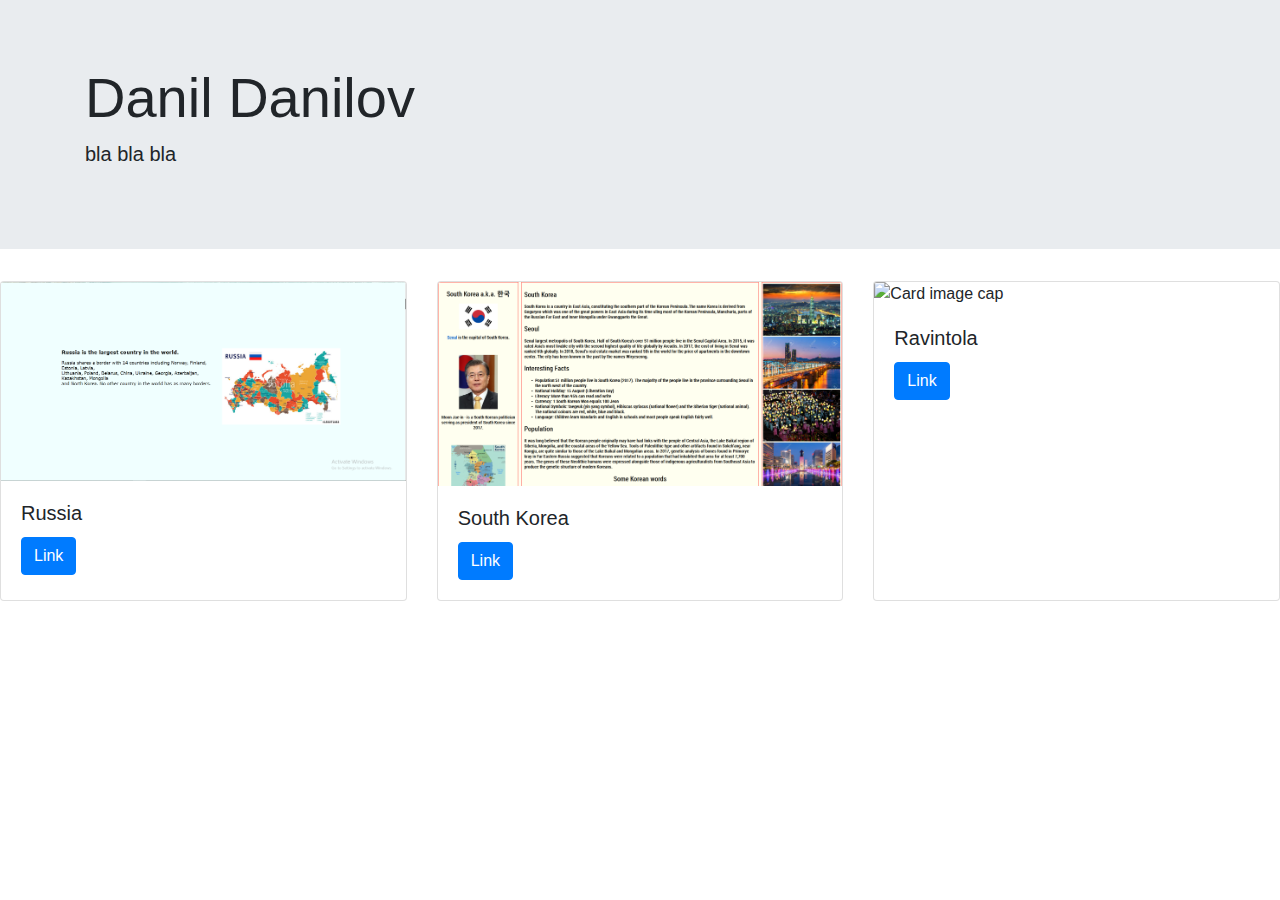
==== index.html @ 0185f71c "first commit" ====
<!doctype html>
<html lang="en">
  <head>
    <!-- Required meta tags -->
    <meta charset="utf-8">
    <meta name="viewport" content="width=device-width, initial-scale=1, shrink-to-fit=no">

    <!-- Bootstrap CSS -->
    <link rel="stylesheet" href="https://stackpath.bootstrapcdn.com/bootstrap/4.3.1/css/bootstrap.min.css" integrity="sha384-ggOyR0iXCbMQv3Xipma34MD+dH/1fQ784/j6cY/iJTQUOhcWr7x9JvoRxT2MZw1T" crossorigin="anonymous">

    <title>Danil Danilov</title>
  </head>
  <body>

      <div class="jumbotron jumbotron-fluid">
          <div class="container">
            <h1 class="display-4">Danil Danilov</h1>
            <p class="lead">bla bla bla</p>
          </div>
        </div>
        <div class="card-deck">
            <div class="card">
              <img class="card-img-top" src="img/Russia.png" alt="Card image cap">
              <div class="card-body">
                <h5 class="card-title">Russia</h5>
                <a class="btn btn-primary" href="country/Russia/Russia.html" role="button">Link</a>
              </div>  
            </div>
            <div class="card">
              <img class="card-img-top" src="img/Korea.png" alt="Card image cap">
              <div class="card-body">
                <h5 class="card-title">South Korea</h5>
                <a class="btn btn-primary" href="country/South Korea/Korea.html" role="button">Link</a>
              </div>
            </div>
            <div class="card">
              <img class="card-img-top" src="img/restoran.png" alt="Card image cap">
              <div class="card-body">
                <h5 class="card-title">Ravintola</h5>
                <a class="btn btn-primary" href="ravintola/ravintola.html" role="button">Link</a>
              </div>
            </div>
          </div>


    <!-- jQuery first, then Popper.js, then Bootstrap JS -->
    <script src="https://code.jquery.com/jquery-3.3.1.slim.min.js" integrity="sha384-q8i/X+965DzO0rT7abK41JStQIAqVgRVzpbzo5smXKp4YfRvH+8abtTE1Pi6jizo" crossorigin="anonymous"></script>
    <script src="https://cdnjs.cloudflare.com/ajax/libs/popper.js/1.14.7/umd/popper.min.js" integrity="sha384-UO2eT0CpHqdSJQ6hJty5KVphtPhzWj9WO1clHTMGa3JDZwrnQq4sF86dIHNDz0W1" crossorigin="anonymous"></script>
    <script src="https://stackpath.bootstrapcdn.com/bootstrap/4.3.1/js/bootstrap.min.js" integrity="sha384-JjSmVgyd0p3pXB1rRibZUAYoIIy6OrQ6VrjIEaFf/nJGzIxFDsf4x0xIM+B07jRM" crossorigin="anonymous"></script>
  </body>
</html>
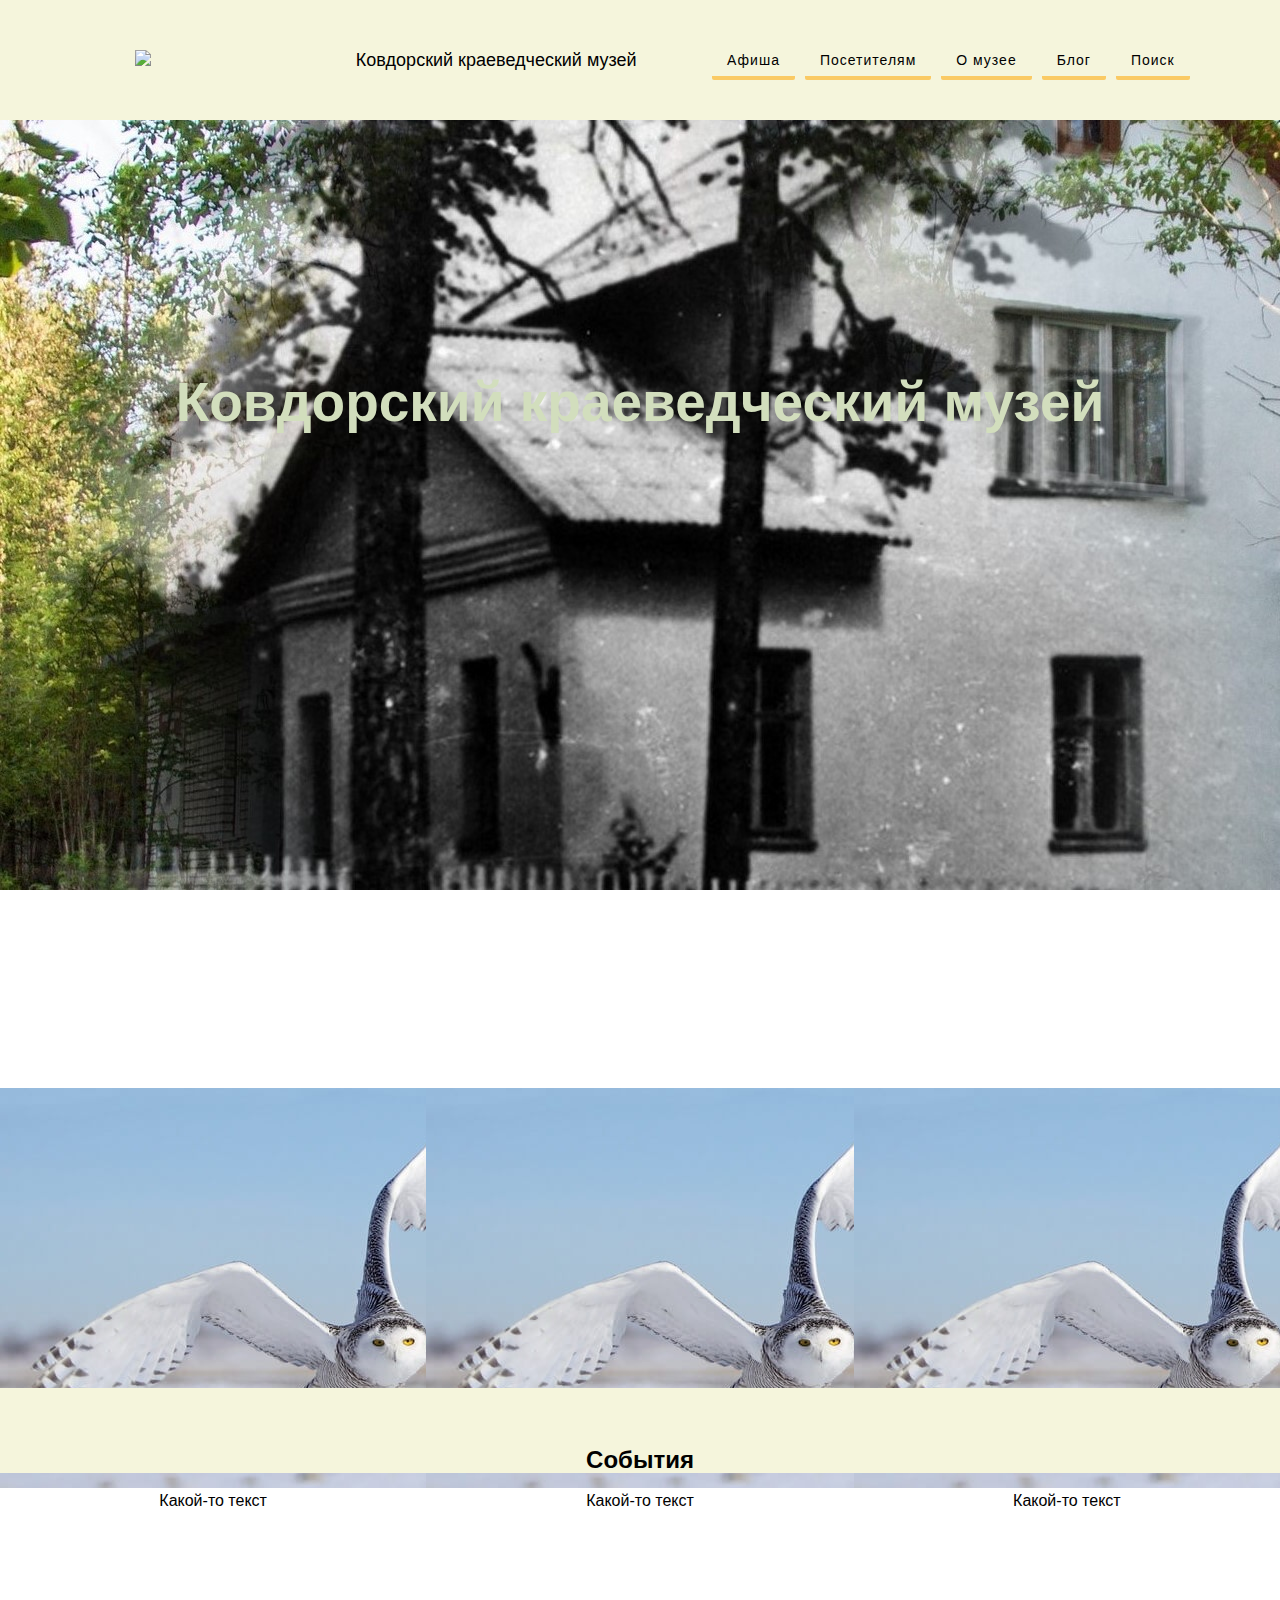
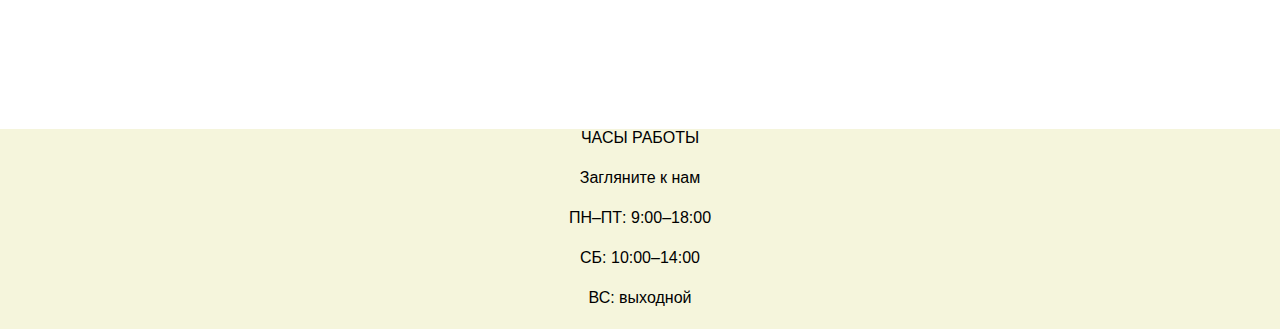
==== commit 245a9dc3: "Add files via upload" ====
--- a/index.html
+++ b/index.html
@@ -1,51 +1,111 @@
-<!doctype html>
-<html lang="en">
-  <head>
-    <!-- Required meta tags -->
-    <meta charset="utf-8">
-    <meta name="viewport" content="width=device-width, initial-scale=1, shrink-to-fit=no">
-
-    <!-- Bootstrap CSS -->
-    <link rel="stylesheet" href="https://stackpath.bootstrapcdn.com/bootstrap/4.3.1/css/bootstrap.min.css" integrity="sha384-ggOyR0iXCbMQv3Xipma34MD+dH/1fQ784/j6cY/iJTQUOhcWr7x9JvoRxT2MZw1T" crossorigin="anonymous">
-
-    <title>Danil Danilov</title>
-  </head>
-  <body>
-
-      <div class="jumbotron jumbotron-fluid">
-          <div class="container">
-            <h1 class="display-4">Danil Danilov</h1>
-            <p class="lead">bla bla bla</p>
-          </div>
-        </div>
-        <div class="card-deck">
-            <div class="card">
-              <img class="card-img-top" src="img/Russia.png" alt="Card image cap">
-              <div class="card-body">
-                <h5 class="card-title">Russia</h5>
-                <a class="btn btn-primary" href="country/Russia/Russia.html" role="button">Link</a>
-              </div>  
-            </div>
-            <div class="card">
-              <img class="card-img-top" src="img/Korea.png" alt="Card image cap">
-              <div class="card-body">
-                <h5 class="card-title">South Korea</h5>
-                <a class="btn btn-primary" href="country/South Korea/Korea.html" role="button">Link</a>
-              </div>
-            </div>
-            <div class="card">
-              <img class="card-img-top" src="img/restoran.png" alt="Card image cap">
-              <div class="card-body">
-                <h5 class="card-title">Ravintola</h5>
-                <a class="btn btn-primary" href="ravintola/ravintola.html" role="button">Link</a>
-              </div>
-            </div>
-          </div>
-
-
-    <!-- jQuery first, then Popper.js, then Bootstrap JS -->
-    <script src="https://code.jquery.com/jquery-3.3.1.slim.min.js" integrity="sha384-q8i/X+965DzO0rT7abK41JStQIAqVgRVzpbzo5smXKp4YfRvH+8abtTE1Pi6jizo" crossorigin="anonymous"></script>
-    <script src="https://cdnjs.cloudflare.com/ajax/libs/popper.js/1.14.7/umd/popper.min.js" integrity="sha384-UO2eT0CpHqdSJQ6hJty5KVphtPhzWj9WO1clHTMGa3JDZwrnQq4sF86dIHNDz0W1" crossorigin="anonymous"></script>
-    <script src="https://stackpath.bootstrapcdn.com/bootstrap/4.3.1/js/bootstrap.min.js" integrity="sha384-JjSmVgyd0p3pXB1rRibZUAYoIIy6OrQ6VrjIEaFf/nJGzIxFDsf4x0xIM+B07jRM" crossorigin="anonymous"></script>
-  </body>
+<!DOCTYPE html>
+<html lang="en">
+
+<head>
+    <meta charset="utf-8">
+    <title>Musei</title>
+    <link rel="stylesheet" href="CSS/style.css">
+    <link rel="stylesheet" href="CSS/cards.css">
+    <link href="https://fonts.googleapis.com/css?family=Montserrat:400,700" rel="stylesheet">
+
+
+    <script src="https://kit.fontawesome.com/a076d05399.js"></script>
+    <meta name="viewport" content="width=device-width, initial-scale=1.0">
+</head>
+
+<body>
+    <div id="conteiner">
+
+        <header class="header">
+            <nav>
+                <div class="logo">
+                    <img src="img/logo1.png" width="70%">
+                </div>
+                <div class="musei">
+                    <p>Ковдорский краеведческий музей</p>
+                </div>
+
+                <ul>
+                    <li><a href="#">Афиша</a></li>
+                    <li><a href="#">Посетителям</a></li>
+                    <li><a href="#">О музее</a></li>
+                    <li><a href="#">Блог</a></li>
+                    <li><a href="#">Поиск</a></li>
+                </ul>
+            </nav>
+        </header>
+
+        <div class="name">
+            <h1>Ковдорский краеведческий музей</h1>
+        </div>
+        <div class="content">
+            <div class="cards">
+                <div class="card-1">
+                    <div class="img-cards">
+                        <img src="img/Wq2uLEmBAfc.jpg" alt="" class="img1">
+                    </div>
+                    <p>Какой-то текст</p>
+
+                </div>
+                <div class="card-2">
+                    <div class="img-cards">
+                        <img src="img/Wq2uLEmBAfc.jpg" alt="" class="img2">
+                    </div>
+                    <p>Какой-то текст</p>
+
+                </div>
+                <div class="card-3">
+                    <div class="img-cards">
+                        <img src="img/Wq2uLEmBAfc.jpg" alt="" class="img3">
+                    </div>
+                    <p>Какой-то текст</p>
+
+                </div>
+            </div>
+            <div class="main">
+                <div class="maincontent">
+
+                    <div class="info">
+                        <h2>События</h2>
+
+
+
+
+
+                    </div>
+
+                </div>
+
+
+
+
+            </div>
+
+        </div>
+
+        <div class="time">
+            <p>ЧАСЫ РАБОТЫ</p>
+            <p>Загляните к нам</p>
+            <p>ПН–ПТ: 9:00–18:00</p>
+            <p>СБ: 10:00–14:00</p>
+            <p> ВС: выходной</p>
+
+
+        </div>
+
+
+
+
+
+
+
+
+
+
+    </div>
+
+    </div>
+    </div>
+</body>
+
 </html>--- a/CSS/style.css
+++ b/CSS/style.css
@@ -0,0 +1,243 @@
+.name {
+  grid-area: name;
+}
+.card-1 {
+  grid-area: card-1;
+}
+.card-2 {
+  grid-area: card-2;
+}
+.card-3 {
+  grid-area: card-3;
+}
+
+@import url("https://fonts.googleapis.com/css?family=Poppins:400,500,600,700&display=swap");
+* {
+  margin: 0;
+  padding: 0;
+  box-sizing: border-box;
+  font-family: "Poppins", sans-serif;
+}
+
+body {
+  background-image: url("../img/musei.jpg");
+  background-repeat: no-repeat;
+  background-attachment: fixed;
+  flex-direction: column;
+}
+
+#conteiner {
+  width: 100%;
+}
+
+.musei {
+  font-size: 18px;
+}
+
+nav {
+  display: flex;
+  height: 120px;
+  width: 100%;
+  background: beige;
+  align-items: center;
+  justify-content: space-around;
+  padding: 0 50px 0 100px;
+  flex-wrap: wrap;
+}
+nav .logo {
+  padding: 0px;
+  margin: 0px;
+  width: 150px;
+}
+nav ul {
+  display: flex;
+  flex-wrap: wrap;
+  list-style: none;
+}
+nav ul li {
+  margin: 0 5px;
+}
+nav ul li a {
+  color: black;
+  text-decoration: none;
+  font-size: 14px;
+  font-weight: 500;
+  padding: 8px 15px;
+  border-bottom: 4px solid #faca64;
+  border-radius: 2px;
+  letter-spacing: 1px;
+  transition: all 0.3s ease;
+}
+nav ul li a.active,
+nav ul li a:hover {
+  color: #111;
+  background: #faca64;
+}
+nav .menu-btn i {
+  color: #faca64;
+  font-size: 22px;
+  cursor: pointer;
+  display: none;
+}
+input[type="checkbox"] {
+  display: none;
+}
+
+.content {
+  display: flex;
+  flex-direction: column;
+  margin-top: 550px;
+  position: relative;
+  min-width: 100%;
+  min-height: 100%;
+  position: relative;
+  justify-content: center;
+  box-sizing: content-box;
+  height: 400px;
+  max-width: 900px;
+}
+
+.name {
+  padding-top: 75px;
+}
+
+h1 {
+  text-align: center;
+  font-size: 55px;
+  margin-top: 175px;
+  color: #d2debd;
+}
+
+.cards {
+  padding-top: 15%;
+  display: flex;
+  height: 120px;
+  justify-content: space-around;
+  flex-wrap: wrap;
+  text-align: center;
+}
+
+.img-cards {
+  text-align: center;
+}
+.card-1 {
+  background-color: rgb(18, 101, 174);
+  width: 33.3%;
+  height: 300px;
+  text-align: center;
+}
+
+.card-1 p {
+  text-align: center;
+}
+
+.card-2 {
+  background-color: beige;
+  width: 33.4%;
+  height: 300px;
+}
+
+.card-2 p {
+  text-align: center;
+}
+
+.card-3 {
+  background-color: beige;
+  width: 33.3%;
+  height: 300px;
+}
+
+.card-3 p {
+  text-align: center;
+}
+
+.main {
+  display: flex;
+  flex-direction: column;
+}
+
+.info {
+  display: flex;
+  align-items: center;
+  justify-content: space-around;
+  padding-top: 60px;
+  height: 85px;
+  background-color: beige;
+}
+
+h2 {
+}
+
+.maincontent {
+  display: flex;
+  flex-direction: column;
+  position: relative;
+  text-align: center;
+  padding-top: 300px;
+}
+
+.time {
+  display: flex;
+  flex-direction: column;
+  position: relative;
+  text-align: center;
+
+  padding-top: 345px;
+}
+
+.time p {
+  height: 40px;
+  background-color: beige;
+}
+
+@media (max-width: 1000px) {
+  nav {
+    padding: 0 40px 0 50px;
+  }
+}
+
+@media (max-width: 920px) {
+  nav .logo {
+    display: none;
+  }
+  nav .menu-btn i {
+    display: block;
+  }
+  #click:checked ~ .menu-btn i:before {
+    content: "\f00d";
+  }
+
+  nav ul {
+    position: fixed;
+    top: 80px;
+    left: -100%;
+    background: #f0b881a7;
+    height: 100vh;
+    width: 100%;
+    text-align: center;
+    display: block;
+    transition: all 0.3s ease;
+  }
+  #click:checked ~ ul {
+    left: 0;
+  }
+  nav ul li {
+    width: 100%;
+    margin: 40px 0;
+  }
+  nav ul li a {
+    width: 100%;
+    margin-left: -100%;
+    display: block;
+    font-size: 20px;
+    transition: 0.6s cubic-bezier(0.68, -0.55, 0.265, 1.55);
+  }
+  #click:checked ~ ul li a {
+    margin-left: 0px;
+  }
+  nav ul li a.active,
+  nav ul li a:hover {
+    background: none;
+    color: azure;
+  }
+}
--- a/CSS/cards.css
+++ b/CSS/cards.css
@@ -0,0 +1,124 @@
+:root {
+  --background-dark: #2d3548;
+  --text-light: rgba(255, 255, 255, 0.6);
+  --text-lighter: rgba(255, 255, 255, 0.9);
+  --spacing-s: 8px;
+  --spacing-m: 16px;
+  --spacing-l: 24px;
+  --spacing-xl: 32px;
+  --spacing-xxl: 64px;
+  --width-container: 1200px;
+}
+
+.hero-section {
+  align-items: flex-start;
+  background-color: beige;
+  display: flex;
+  min-height: 100%;
+  justify-content: center;
+  padding: var(--spacing-xxl) var(--spacing-l);
+}
+
+.card-grid {
+  display: grid;
+  grid-template-columns: repeat(1, 1fr);
+  grid-column-gap: var(--spacing-l);
+  grid-row-gap: var(--spacing-l);
+  max-width: var(--width-container);
+  width: 100%;
+}
+
+@media (min-width: 540px) {
+  .card-grid {
+    grid-template-columns: repeat(2, 1fr);
+  }
+}
+
+@media (min-width: 960px) {
+  .card-grid {
+    grid-template-columns: repeat(4, 1fr);
+  }
+}
+
+.card {
+  list-style: none;
+  position: relative;
+}
+
+.card:before {
+  content: "";
+  display: block;
+  padding-bottom: 150%;
+  width: 100%;
+}
+
+.card__background {
+  background-size: cover;
+  background-position: center;
+  border-radius: var(--spacing-l);
+  bottom: 0;
+  filter: brightness(0.75) saturate(1.2) contrast(0.85);
+  left: 0;
+  position: absolute;
+  right: 0;
+  top: 0;
+  transform-origin: center;
+  trsnsform: scale(1) translateZ(0);
+  transition: filter 200ms linear, transform 200ms linear;
+}
+
+.card:hover .card__background {
+  transform: scale(1.05) translateZ(0);
+}
+
+.card-grid:hover > .card:not(:hover) .card__background {
+  filter: brightness(0.5) saturate(0) contrast(1.2) blur(20px);
+}
+
+.card__content {
+  left: 0;
+  padding: var(--spacing-l);
+  position: absolute;
+  top: 0;
+}
+
+.card__category {
+  color: var(--text-light);
+  font-size: 0.9rem;
+  margin-bottom: var(--spacing-s);
+  text-transform: uppercase;
+}
+
+.card__heading {
+  color: var(--text-lighter);
+  font-size: 1.9rem;
+  text-shadow: 2px 2px 20px rgba(0, 0, 0, 0.2);
+  line-height: 1.4;
+  word-spacing: 100vw;
+}
+
+@keyframes top {
+  0% {
+    opacity: 0;
+    bottom: -80px;
+  }
+  100% {
+    opacity: 1;
+    bottom: 0px;
+  }
+}
+
+@keyframes icon {
+  0% {
+    opacity: 0;
+    transform: scale(0);
+  }
+  50% {
+    opacity: 1;
+    transform: scale(1.3) rotate(-02deg);
+  }
+  100% {
+    opacity: 1;
+    bottom: 0px;
+  }
+}
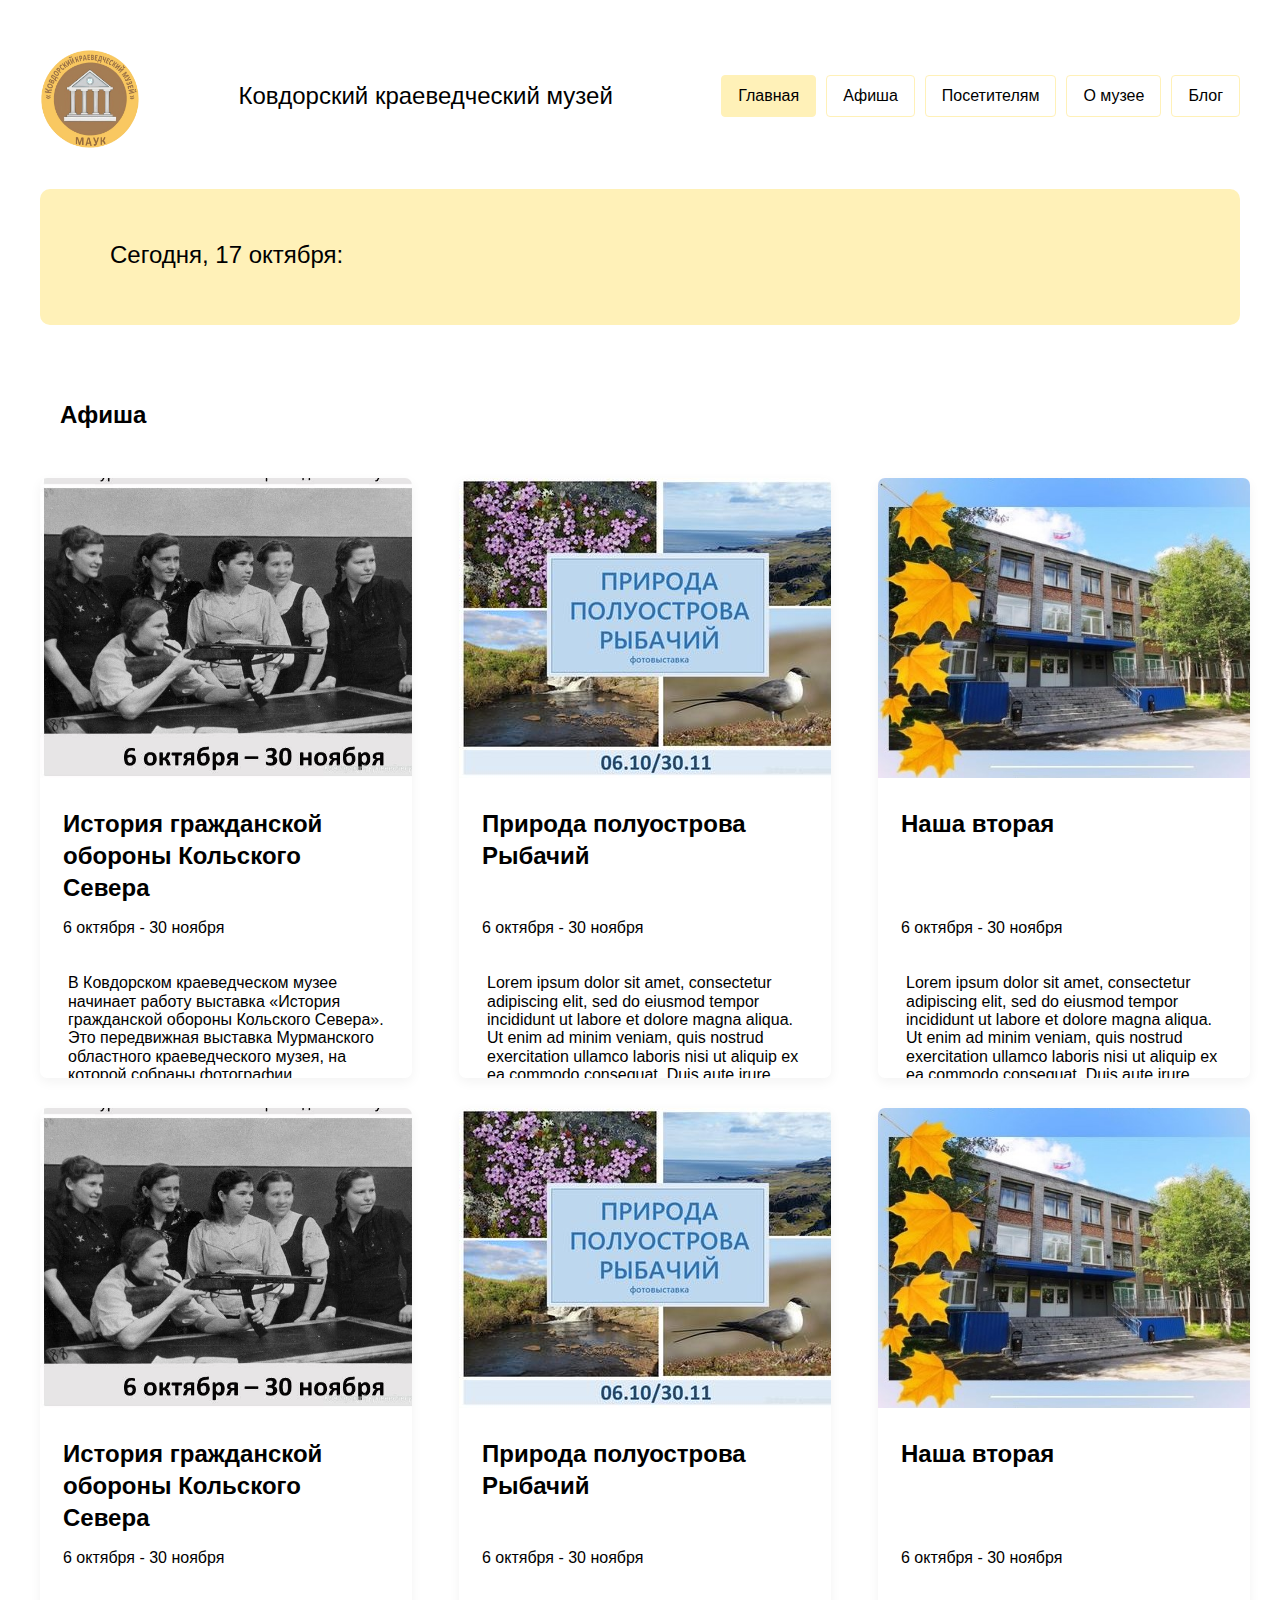
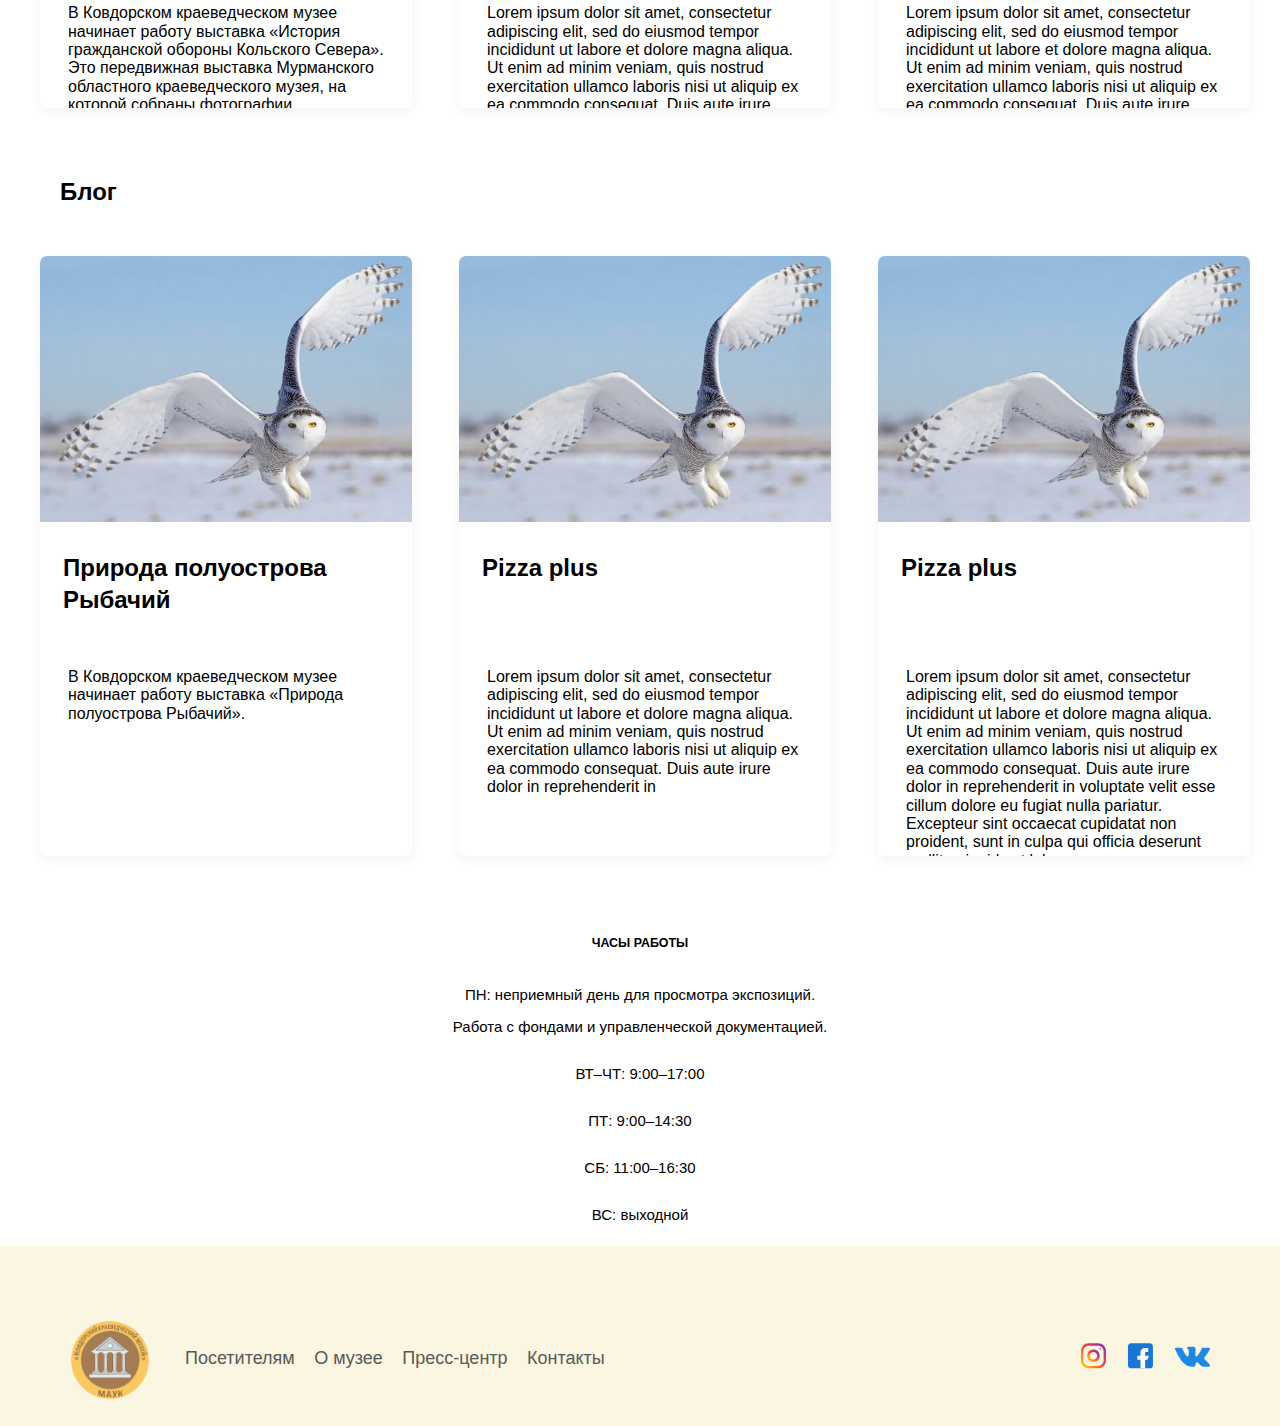
==== commit a3b0b610: "Add files via upload" ====
--- a/index.html
+++ b/index.html
@@ -1,111 +1,315 @@
 <!DOCTYPE html>
 <html lang="en">
-
-<head>
-    <meta charset="utf-8">
-    <title>Musei</title>
-    <link rel="stylesheet" href="CSS/style.css">
-    <link rel="stylesheet" href="CSS/cards.css">
-    <link href="https://fonts.googleapis.com/css?family=Montserrat:400,700" rel="stylesheet">
-
-
-    <script src="https://kit.fontawesome.com/a076d05399.js"></script>
-    <meta name="viewport" content="width=device-width, initial-scale=1.0">
-</head>
-
-<body>
-    <div id="conteiner">
-
-        <header class="header">
-            <nav>
-                <div class="logo">
-                    <img src="img/logo1.png" width="70%">
-                </div>
-                <div class="musei">
-                    <p>Ковдорский краеведческий музей</p>
-                </div>
-
-                <ul>
-                    <li><a href="#">Афиша</a></li>
-                    <li><a href="#">Посетителям</a></li>
-                    <li><a href="#">О музее</a></li>
-                    <li><a href="#">Блог</a></li>
-                    <li><a href="#">Поиск</a></li>
-                </ul>
-            </nav>
-        </header>
-
-        <div class="name">
-            <h1>Ковдорский краеведческий музей</h1>
+  <head>
+    <meta charset="UTF-8" />
+    <meta name="viewport" content="width=device-width, initial-scale=1.0" />
+    <title>Ковдорский краеведческий музей</title>
+    <link rel="stylesheet" href="CSS/style.css" />
+    <link rel="stylesheet" href="CSS\normalize.css" />
+    <link rel="stylesheet" href="CSS\slides.css" />
+  </head>
+  <body>
+    <div class="container">
+      <header class="header">
+        <img src="img/logo.png" alt="Logo" class="logo" />
+        <h2 class="header-text">Ковдорский краеведческий музей</h2>
+        <div class="buttons">
+          <button class="button button-primary">
+            <span class="button-text">Главная</span>
+          </button>
+          <button class="button">
+            <span class="button-text">Афиша</span>
+          </button>
+          <button class="button">
+            <span class="button-text">Посетителям</span>
+          </button>
+          <button class="button">
+            <span class="button-text">О музее</span>
+          </button>
+          <button class="button">
+            <span class="button-text">Блог</span>
+          </button>
         </div>
-        <div class="content">
-            <div class="cards">
-                <div class="card-1">
-                    <div class="img-cards">
-                        <img src="img/Wq2uLEmBAfc.jpg" alt="" class="img1">
-                    </div>
-                    <p>Какой-то текст</p>
-
-                </div>
-                <div class="card-2">
-                    <div class="img-cards">
-                        <img src="img/Wq2uLEmBAfc.jpg" alt="" class="img2">
-                    </div>
-                    <p>Какой-то текст</p>
-
-                </div>
-                <div class="card-3">
-                    <div class="img-cards">
-                        <img src="img/Wq2uLEmBAfc.jpg" alt="" class="img3">
-                    </div>
-                    <p>Какой-то текст</p>
-
-                </div>
-            </div>
-            <div class="main">
-                <div class="maincontent">
-
-                    <div class="info">
-                        <h2>События</h2>
-
-
-
-
-
-                    </div>
-
-                </div>
-
-
-
-
-            </div>
-
+      </header>
+
+      <section class="promo">
+        <ul id="slides">
+          <li class="slide showing"><h1 class="promo-title">Сегодня, 17 октября:</h1></li>
+          <li class="slide"><h1 class="promo-title">Завтра, 18 октября:</h1></li>
+          <li class="slide"><h1 class="promo-title">Послезавтра, 19 октября:</h1></li>
+          <li class="slide"><h1 class="promo-title">Вчера, 16 октября:</h1></li>
+          <li class="slide"><h1 class="promo-title">В этом месяце:</h1></li>
+        </ul>
+
+      </section>
+
+      <div class="exhibition">
+        <section class="exhibition">
+          <h2 class="afisha">Афиша</h2>
+          <div class="cards">
+            <div class="card">
+              <img
+                src="img/img1.jpg"
+                alt="image"
+                class="card-img"
+                width="400px"
+                height="300px"
+              />
+              <div class="card-text">
+                <div class="card-heading">
+                  <h3 class="card-title">
+                    История гражданской обороны Кольского Севера
+                  </h3>
+                </div>
+                <div class="date">
+                  <p>6 октября - 30 ноября</p>
+                </div>
+                <div class="card-info">
+                  <p>
+                    В Ковдорском краеведческом музее начинает работу выставка
+                    «История гражданской обороны Кольского Севера». Это
+                    передвижная выставка Мурманского областного краеведческого
+                    музея, на которой собраны фотографии, отображающие хронику
+                    истории становления и развития гражданской обороны в
+                    Мурманской области.
+                  </p>
+                </div>
+              </div>
+            </div>
+            <div class="card">
+              <img
+                src="img/img2.jpg"
+                alt="image"
+                class="card-img"
+                width="400px"
+                height="300px"
+              />
+              <div class="card-text">
+                <div class="card-heading">
+                  <h3 class="card-title">Природа полуострова Рыбачий</h3>
+                </div>
+                <div class="date">
+                  <p>6 октября - 30 ноября</p>
+                </div>
+                <div class="card-info">
+                  <p>
+                    Lorem ipsum dolor sit amet, consectetur adipiscing elit, sed
+                    do eiusmod tempor incididunt ut labore et dolore magna
+                    aliqua. Ut enim ad minim veniam, quis nostrud exercitation
+                    ullamco laboris nisi ut aliquip ex ea commodo consequat.
+                    Duis aute irure dolor in reprehenderit in
+                  </p>
+                </div>
+              </div>
+            </div>
+            <div class="card">
+              <img
+                src="img/img3.jpg"
+                alt="image"
+                class="card-img"
+                width="400px"
+                height="300px"
+                ;
+              />
+              <div class="card-text">
+                <div class="card-heading">
+                  <h3 class="card-title">Наша вторая</h3>
+                </div>
+                <div class="date">
+                  <p>6 октября - 30 ноября</p>
+                </div>
+                <div class="card-info">
+                  <p>
+                    Lorem ipsum dolor sit amet, consectetur adipiscing elit, sed
+                    do eiusmod tempor incididunt ut labore et dolore magna
+                    aliqua. Ut enim ad minim veniam, quis nostrud exercitation
+                    ullamco laboris nisi ut aliquip ex ea commodo consequat.
+                    Duis aute irure dolor in reprehenderit in voluptate velit
+                    esse cillum dolore eu fugiat nulla pariatur. Excepteur sint
+                    occaecat cupidatat non proident, sunt in culpa qui officia
+                    deserunt mollit anim id est laborum
+                  </p>
+                </div>
+              </div>
+            </div>
+            <div class="card">
+              <img src="img/img1.jpg" alt="image" class="card-img" width="400px" height="300px" />
+              <div class="card-text">
+                <div class="card-heading">
+                  <h3 class="card-title">
+                    История гражданской обороны Кольского Севера
+                  </h3>
+                </div>
+                <div class="date">
+                  <p>6 октября - 30 ноября</p>
+                </div>
+                <div class="card-info">
+                  <p>
+                    В Ковдорском краеведческом музее начинает работу выставка
+                    «История гражданской обороны Кольского Севера». Это
+                    передвижная выставка Мурманского областного краеведческого
+                    музея, на которой собраны фотографии, отображающие хронику
+                    истории становления и развития гражданской обороны в
+                    Мурманской области.
+                  </p>
+                </div>
+              </div>
+            </div>
+            <div class="card">
+              <img src="img/img2.jpg" alt="image" class="card-img" width="400px" height="300px" />
+              <div class="card-text">
+                <div class="card-heading">
+                  <h3 class="card-title">Природа полуострова Рыбачий</h3>
+                </div>
+                <div class="date">
+                  <p>6 октября - 30 ноября</p>
+                </div>
+                <div class="card-info">
+                  <p>
+                    Lorem ipsum dolor sit amet, consectetur adipiscing elit, sed
+                    do eiusmod tempor incididunt ut labore et dolore magna
+                    aliqua. Ut enim ad minim veniam, quis nostrud exercitation
+                    ullamco laboris nisi ut aliquip ex ea commodo consequat.
+                    Duis aute irure dolor in reprehenderit in
+                  </p>
+                </div>
+              </div>
+            </div>
+            <div class="card">
+              <img src="img/img3.jpg" alt="image" class="card-img" width="400px" height="300px" ; />
+              <div class="card-text">
+                <div class="card-heading">
+                  <h3 class="card-title">Наша вторая</h3>
+                </div>
+                <div class="date">
+                  <p>6 октября - 30 ноября</p>
+                </div>
+                <div class="card-info">
+                  <p>
+                    Lorem ipsum dolor sit amet, consectetur adipiscing elit, sed
+                    do eiusmod tempor incididunt ut labore et dolore magna
+                    aliqua. Ut enim ad minim veniam, quis nostrud exercitation
+                    ullamco laboris nisi ut aliquip ex ea commodo consequat.
+                    Duis aute irure dolor in reprehenderit in voluptate velit
+                    esse cillum dolore eu fugiat nulla pariatur. Excepteur sint
+                    occaecat cupidatat non proident, sunt in culpa qui officia
+                    deserunt mollit anim id est laborum
+                  </p>
+                </div>
+              </div>
+            </div>
+          </div>
+        </section>
+      </div>
+
+      <section class="blog">
+        <h2 class="blogh2">Блог</h2>
+        <div class="cards">
+          <div class="card">
+            <img
+              src="img/sova.jpg"
+              alt="image"
+              class="card-img"
+              width="400px"
+            />
+            <div class="card-text">
+              <div class="card-heading">
+                <h3 class="card-title">Природа полуострова Рыбачий</h3>
+              </div>
+              <div class="card-info">
+                <p>
+                  В Ковдорском краеведческом музее начинает работу выставка
+                  «Природа полуострова Рыбачий».
+                </p>
+              </div>
+            </div>
+          </div>
+          <div class="card">
+            <img
+              src="img/sova.jpg"
+              alt="image"
+              class="card-img"
+              width="400px"
+            />
+            <div class="card-text">
+              <div class="card-heading">
+                <h3 class="card-title">Pizza plus</h3>
+              </div>
+              <div class="card-info">
+                <p>
+                  Lorem ipsum dolor sit amet, consectetur adipiscing elit, sed
+                  do eiusmod tempor incididunt ut labore et dolore magna aliqua.
+                  Ut enim ad minim veniam, quis nostrud exercitation ullamco
+                  laboris nisi ut aliquip ex ea commodo consequat. Duis aute
+                  irure dolor in reprehenderit in
+                </p>
+              </div>
+            </div>
+          </div>
+          <div class="card">
+            <img
+              src="img/sova.jpg"
+              alt="image"
+              class="card-img"
+              width="400px"
+            />
+            <div class="card-text">
+              <div class="card-heading">
+                <h3 class="card-title">Pizza plus</h3>
+              </div>
+              <div class="card-info">
+                <p>
+                  Lorem ipsum dolor sit amet, consectetur adipiscing elit, sed
+                  do eiusmod tempor incididunt ut labore et dolore magna aliqua.
+                  Ut enim ad minim veniam, quis nostrud exercitation ullamco
+                  laboris nisi ut aliquip ex ea commodo consequat. Duis aute
+                  irure dolor in reprehenderit in voluptate velit esse cillum
+                  dolore eu fugiat nulla pariatur. Excepteur sint occaecat
+                  cupidatat non proident, sunt in culpa qui officia deserunt
+                  mollit anim id est laborum
+                </p>
+              </div>
+            </div>
+          </div>
         </div>
-
-        <div class="time">
-            <p>ЧАСЫ РАБОТЫ</p>
-            <p>Загляните к нам</p>
-            <p>ПН–ПТ: 9:00–18:00</p>
-            <p>СБ: 10:00–14:00</p>
-            <p> ВС: выходной</p>
-
-
+      </section>
+
+      <div class="map">
+<script type="text/javascript" charset="utf-8" async
+  src="https://api-maps.yandex.ru/services/constructor/1.0/js/?um=constructor%3Aa2dde522e2c3f09b983c3b7bebd631b47dab8d89905eb19e47905c5840762ad7&amp;width=1200&amp;height=450&amp;lang=ru_RU&amp;scroll=true"></script>
+      </div>
+
+      <div class="time">  
+        <div class="time-text"><h5>ЧАСЫ РАБОТЫ</h5>
+        <p>ПН: неприемный день для просмотра экспозиций. Работа с фондами и управленческой документацией. </p>
+        <p>ВТ–ЧТ: 9:00–17:00</p>
+        <p>ПТ: 9:00–14:30</p>
+        <p>СБ: 11:00–16:30</p>
+        <p>ВС: выходной</p>
+      </div>  
+
+      </div>
+
+
+     
+    </div>
+    <footer class="footer">
+      <div class="footer-block">
+        <img src="img/logo.png" alt="logo" width="80px" />
+        <nav class="footer-nav">
+          <a href="#" class="footer-link">Посетителям</a>
+          <a href="#" class="footer-link">О музее</a>
+          <a href="#" class="footer-link">Пресс-центр</a>
+          <a href="#" class="footer-link">Контакты</a>
+        </nav>
+        <div class="social-links">
+          <a href="" class="social-link"><img src="img/inst.svg" alt="instagram" /></a>
+          <a href="" class="social-link"><img src="img/fb.svg" alt="facebook" /></a>
+          <a href="" class="social-link"><img src="img/vk.svg" alt="vk" /></a>
         </div>
-
-
-
-
-
-
-
-
-
-
-    </div>
-
-    </div>
-    </div>
-</body>
-
-</html>+      </div>
+      </div>
+    </footer>
+    <script src="/js/promo.js"></script>
+  </body>
+</html>
--- a/CSS/style.css
+++ b/CSS/style.css
@@ -1,243 +1,200 @@
-.name {
-  grid-area: name;
-}
-.card-1 {
-  grid-area: card-1;
-}
-.card-2 {
-  grid-area: card-2;
-}
-.card-3 {
-  grid-area: card-3;
-}
-
-@import url("https://fonts.googleapis.com/css?family=Poppins:400,500,600,700&display=swap");
 * {
+  box-sizing: border-box;
+}
+
+body {
+  font-family: "Roboto", sans-serif;
+  padding-top: 44px;
+}
+
+.afisha,
+.blogh2 {
+  padding: 20px 10px 30px 20px;
+}
+
+.container {
+  max-width: 1200px;
+  margin: auto;
+  background-color: #fff;
+  border-radius: 2px;
+}
+
+.header {
+  display: flex;
+  align-items: center;
+  justify-content: space-between;
+  margin-bottom: 40px;
+}
+
+.logo {
+  width: 100px;
+}
+
+.header-text {
+  font-style: normal;
+  font-weight: normal;
+  font-size: 24px;
+  line-height: 28px;
+}
+
+.buttons {
+  display: flex;
+  align-items: center;
+}
+
+.button {
+  display: flex;
+  align-items: center;
+  padding: 8px 16px;
+  background: #ffffff;
+  border: 1.5px solid #fff1b8;
+  box-sizing: border-box;
+  box-shadow: 0px 0px 2px rgba(0, 0, 0, 0.0015);
+  border-radius: 4px;
+  font-size: 16px;
+  line-height: 24px;
+  margin-left: 10px;
+  cursor: pointer;
+}
+
+button:focus {
+  outline: 0;
+  background-color: #fff1b8;
+}
+
+.button-primary {
+  background-color: #fff1b8;
+}
+
+.button-text {
+  vertical-align: middle;
+}
+
+.promo {
+  background: #fff1b8;
+  border-radius: 10px;
+  vertical-align: middle;
+  padding: 68px 70px;
+  margin-bottom: 56px;
+}
+
+.promo-title {
+  max-width: 538px;
+  font-style: normal;
+  font-weight: normal;
+  font-size: 24px;
+  line-height: 28px;
+}
+
+.musei-img {
+  width: 500px;
+  margin: 10px;
+  box-shadow: 0px 7px 12px rgba(158, 158, 163, 0.1);
+  border-radius: 10px;
+}
+
+.cards {
+  display: flex;
+  justify-content: space-between;
+  align-items: flex-start;
+  flex-wrap: wrap;
+}
+
+.card {
+  background: #ffffff;
+  box-shadow: 0px 4px 12px rgba(0, 0, 0, 0.05);
+  border-radius: 7px;
+  overflow: hidden;
+  margin-bottom: 30px;
+  max-width: 31%;
+  max-height: 600px;
+  margin-right: -10px;
+  cursor: pointer;
+}
+
+.card-image {
+  max-height: 200px;
+}
+
+.card-text {
+  padding-top: 20px;
+  padding-bottom: 35px;
+  padding-left: 23px;
+  padding-right: 23px;
+  height: 355px;
+}
+
+.card-info {
+  overflow: hidden; /* Обрезаем все, что не помещается в область */
+  padding: 5px; /* Поля вокруг текста */
+  text-overflow: ellipsis;
+}
+
+.card-heading {
+  display: flex;
+  justify-content: space-between;
+  height: 100px;
+}
+
+.card-title {
   margin: 0;
-  padding: 0;
-  box-sizing: border-box;
-  font-family: "Poppins", sans-serif;
-}
-
-body {
-  background-image: url("../img/musei.jpg");
-  background-repeat: no-repeat;
-  background-attachment: fixed;
-  flex-direction: column;
-}
-
-#conteiner {
-  width: 100%;
-}
-
-.musei {
+  padding: 5px 0 5px 0;
+  font-style: normal;
+  font-weight: bold;
+  font-size: 24px;
+  line-height: 32px;
+}
+
+.time {
+  display: flex;
+  justify-content: center;
+  align-items: center;
+  padding-top: 20px;
+}
+
+.time-text {
+  text-align: center;
+  width: 400px;
+  font-size: 15px;
+  line-height: 32px;
+}
+
+.footer {
+  padding: 70px;
+  background-color: #fbf6e1;
+  height: 180px;
+}
+
+.footer-nav {
+  margin-left: 35px;
+  margin-right: auto;
+}
+
+.footer-block {
+  display: flex;
+  align-items: center;
+  justify-content: space-between;
+}
+
+.footer-link {
+  display: inline-block;
+  color: #595959;
+  text-decoration: none;
+  font-style: normal;
+  font-weight: normal;
   font-size: 18px;
-}
-
-nav {
-  display: flex;
-  height: 120px;
-  width: 100%;
-  background: beige;
-  align-items: center;
-  justify-content: space-around;
-  padding: 0 50px 0 100px;
-  flex-wrap: wrap;
-}
-nav .logo {
-  padding: 0px;
-  margin: 0px;
-  width: 150px;
-}
-nav ul {
-  display: flex;
-  flex-wrap: wrap;
-  list-style: none;
-}
-nav ul li {
-  margin: 0 5px;
-}
-nav ul li a {
-  color: black;
-  text-decoration: none;
-  font-size: 14px;
-  font-weight: 500;
-  padding: 8px 15px;
-  border-bottom: 4px solid #faca64;
-  border-radius: 2px;
-  letter-spacing: 1px;
-  transition: all 0.3s ease;
-}
-nav ul li a.active,
-nav ul li a:hover {
-  color: #111;
-  background: #faca64;
-}
-nav .menu-btn i {
-  color: #faca64;
-  font-size: 22px;
-  cursor: pointer;
-  display: none;
-}
-input[type="checkbox"] {
-  display: none;
-}
-
-.content {
-  display: flex;
-  flex-direction: column;
-  margin-top: 550px;
-  position: relative;
-  min-width: 100%;
-  min-height: 100%;
-  position: relative;
-  justify-content: center;
-  box-sizing: content-box;
-  height: 400px;
-  max-width: 900px;
-}
-
-.name {
-  padding-top: 75px;
-}
-
-h1 {
-  text-align: center;
-  font-size: 55px;
-  margin-top: 175px;
-  color: #d2debd;
-}
-
-.cards {
-  padding-top: 15%;
-  display: flex;
-  height: 120px;
-  justify-content: space-around;
-  flex-wrap: wrap;
-  text-align: center;
-}
-
-.img-cards {
-  text-align: center;
-}
-.card-1 {
-  background-color: rgb(18, 101, 174);
-  width: 33.3%;
-  height: 300px;
-  text-align: center;
-}
-
-.card-1 p {
-  text-align: center;
-}
-
-.card-2 {
-  background-color: beige;
-  width: 33.4%;
-  height: 300px;
-}
-
-.card-2 p {
-  text-align: center;
-}
-
-.card-3 {
-  background-color: beige;
-  width: 33.3%;
-  height: 300px;
-}
-
-.card-3 p {
-  text-align: center;
-}
-
-.main {
-  display: flex;
-  flex-direction: column;
-}
-
-.info {
-  display: flex;
-  align-items: center;
-  justify-content: space-around;
-  padding-top: 60px;
-  height: 85px;
-  background-color: beige;
-}
-
-h2 {
-}
-
-.maincontent {
-  display: flex;
-  flex-direction: column;
-  position: relative;
-  text-align: center;
-  padding-top: 300px;
-}
-
-.time {
-  display: flex;
-  flex-direction: column;
-  position: relative;
-  text-align: center;
-
-  padding-top: 345px;
-}
-
-.time p {
-  height: 40px;
-  background-color: beige;
-}
-
-@media (max-width: 1000px) {
-  nav {
-    padding: 0 40px 0 50px;
-  }
-}
-
-@media (max-width: 920px) {
-  nav .logo {
-    display: none;
-  }
-  nav .menu-btn i {
-    display: block;
-  }
-  #click:checked ~ .menu-btn i:before {
-    content: "\f00d";
-  }
-
-  nav ul {
-    position: fixed;
-    top: 80px;
-    left: -100%;
-    background: #f0b881a7;
-    height: 100vh;
-    width: 100%;
-    text-align: center;
-    display: block;
-    transition: all 0.3s ease;
-  }
-  #click:checked ~ ul {
-    left: 0;
-  }
-  nav ul li {
-    width: 100%;
-    margin: 40px 0;
-  }
-  nav ul li a {
-    width: 100%;
-    margin-left: -100%;
-    display: block;
-    font-size: 20px;
-    transition: 0.6s cubic-bezier(0.68, -0.55, 0.265, 1.55);
-  }
-  #click:checked ~ ul li a {
-    margin-left: 0px;
-  }
-  nav ul li a.active,
-  nav ul li a:hover {
-    background: none;
-    color: azure;
-  }
-}
+  line-height: 21px;
+}
+
+.footer-link:not(:last-child) {
+  margin-right: 15px;
+}
+
+.social-links {
+  display: flex;
+  align-items: center;
+}
+
+.social-link:not(:last-child) {
+  margin-right: 21px;
+}
